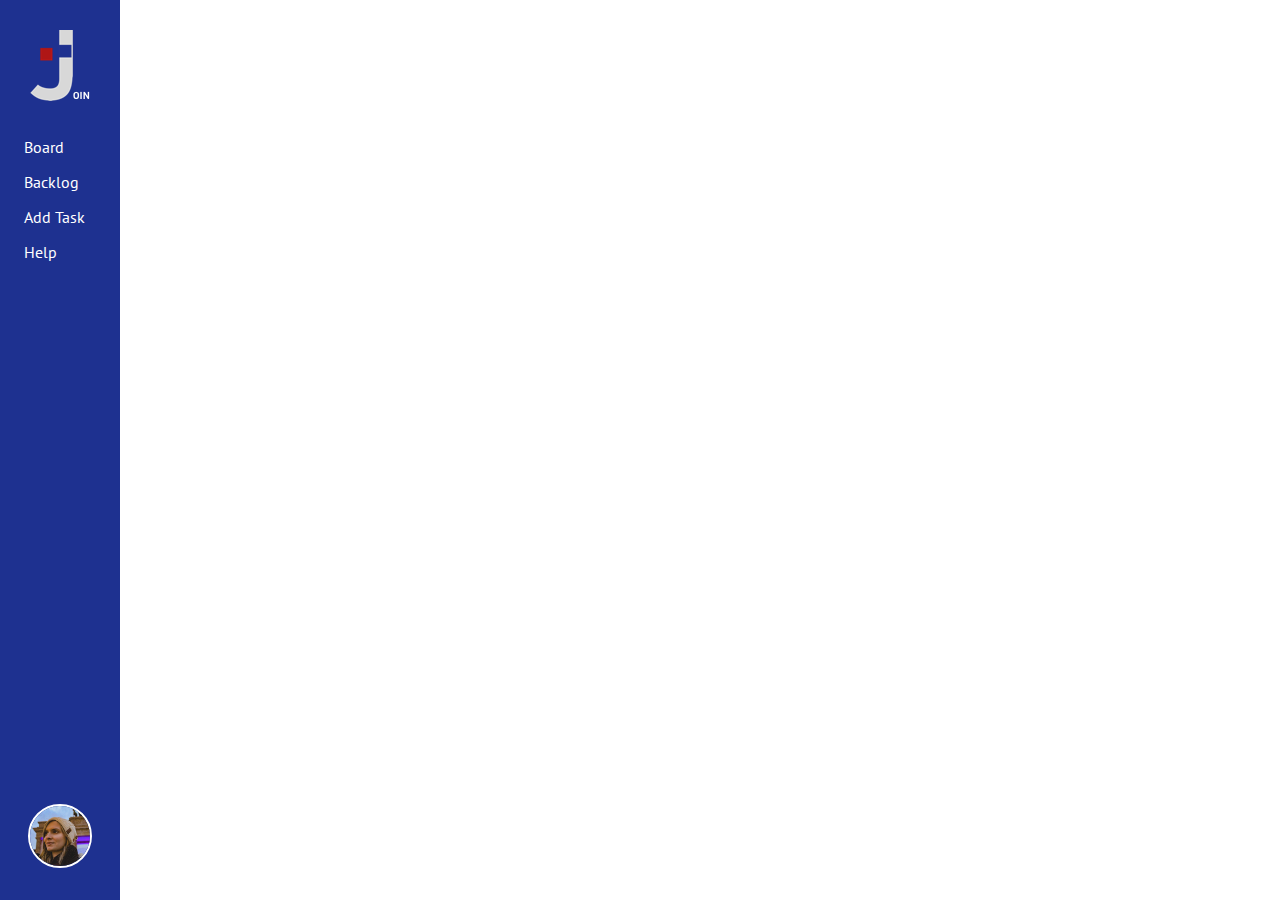
==== index.html @ 56c0f693 "Added HTML & CSS files. Added side navBar to index.html and style.css" ====
<!DOCTYPE html>
<html lang="en">

<head>
    <meta charset="UTF-8">
    <meta name="viewport" content="width=device-width, initial-scale=1.0">
    <title>Task Management App</title>
    <link rel="stylesheet" href="style.css">
    <link href="https://fonts.googleapis.com/css2?family=PT+Sans&display=swap" rel="stylesheet">
</head>

<body>
    <nav class="navBarContainer">
        <ul>
            <img src="./img/logo.png">

            <li>
                Board
            </li>
            <li>
                Backlog
            </li>
            <li>
                Add Task
            </li>
            <li>
                Help
            </li>

        </ul>

        <div>
            <!-- In a real application, the user should log-in the app, and this should be the pic of her/his avatar -->
            <img class="avatarPic" src="./img/avatar.jpg">
        </div>


    </nav>

</body>

</html>
---- style.css ----
body {
    margin: 0px;
}

.navBarContainer {
    display: flex;
    flex-direction: column;
    background-color: rgb(30, 49, 144);
    position: fixed;
    top: 0px;
    bottom: 0px;
    font-family: 'PT Sans', sans-serif;
}

ul {
    list-style-type: none;
    margin: 0px;
    padding: 0px;
    height: 100%;
}

.navBarContainer img {
    padding: 30px;
}

.navBarContainer li {
    line-height: 25px;
    margin-bottom: 10px;
    padding-left: 20px;
    border-left: 4px solid transparent;
    color: white;
}

.navBarContainer:last-child {
    margin-top: auto;
}

.navBarContainer li:hover {
    border-left: 4px solid white;
}

.avatarPic {
    width: 60px;
    height: 60px;
    border-radius: 50%;
    border: 2px solid white;
    padding: 0px !important;
    margin: 28px;
}
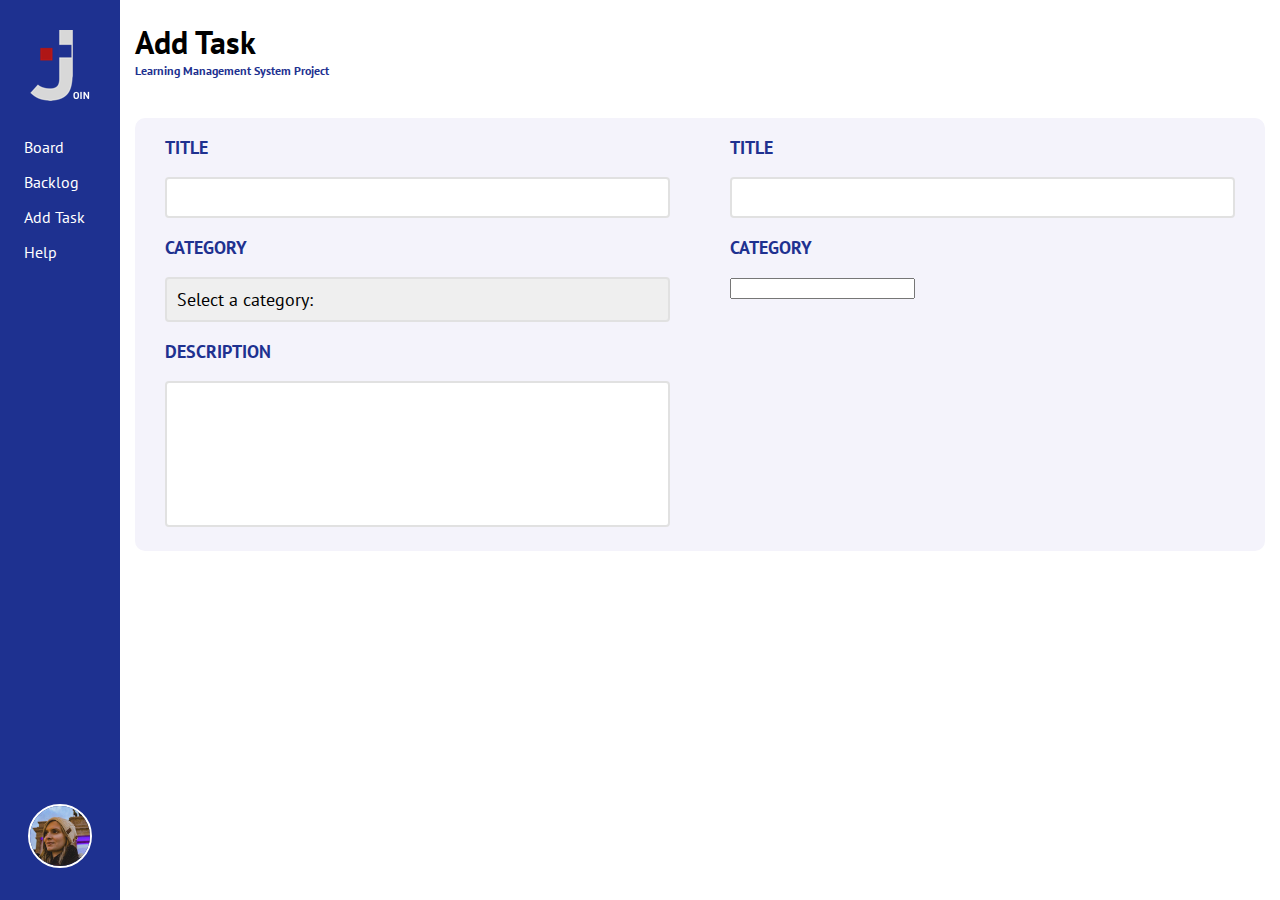
==== commit 27ca365b: "Added first column at Add-Task Tab" ====
--- a/index.html
+++ b/index.html
@@ -10,32 +10,90 @@
 </head>
 
 <body>
-    <nav class="navBarContainer">
-        <ul>
-            <img src="./img/logo.png">
+    <section class="navBarContainer" id="navBarContainer">
 
-            <li>
-                Board
-            </li>
-            <li>
-                Backlog
-            </li>
-            <li>
-                Add Task
-            </li>
-            <li>
-                Help
-            </li>
+        <nav class="navBar" id="navBar">
 
-        </ul>
+            <ul>
+                <img src="./img/logo.png">
+                <li>
+                    Board
+                </li>
+                <li>
+                    Backlog
+                </li>
+                <li>
+                    Add Task
+                </li>
+                <li>
+                    Help
+                </li>
+            </ul>
 
-        <div>
-            <!-- In a real application, the user should log-in the app, and this should be the pic of her/his avatar -->
-            <img class="avatarPic" src="./img/avatar.jpg">
+            <div>
+                <!-- In a real application, the user should log-in the app, and this should be the pic of her/his avatar -->
+                <img class="avatarPic" id="avatarPic" src="./img/avatar.jpg">
+            </div>
+
+        </nav>
+
+    </section>
+
+    <section class="addTaskPage" id="addTaskPage">
+
+        <head>
+            <h1 class="addTaskHead" id="addTaskHead">Add Task</h1>
+            <h2>Learning Management System Project</h2>
+        </head>
+
+        <div class="taskCreatorContainer" id="taskCreatorContainer">
+            <div class="taskCreator" id="taskCreator">
+                <div class="taskCreatorColumn" id="taskCreatorColumn">
+                    <div>
+                        <p class="parametersName" id="parametersName">
+                            Title
+                        </p>
+                        <input type="text" class="titleInput" id="titleInput">
+                    </div>
+                    <div>
+                        <p class="parametersName" id="parametersName">
+                            Category
+                        </p>
+                        <select class="categorySelector" id="categorySelector">
+                            <option> Select a category: </option>
+                            <option> Management </option>
+                            <option> Daily Report </option>
+                            <option> Trainning </option>
+                        </select>
+                    </div>
+                    <div>
+                        <p class="parametersName" id="parametersName">
+                            Description
+                        </p>
+                        <textarea type="text" class="taskDescription" maxlength="165"></textarea>
+                    </div>
+                </div>
+
+                <!-- temporarily -->
+                <div class="taskCreatorColumn">
+                    <div>
+                        <p class="parametersName">
+                            Title
+                        </p>
+                        <input type="text" class="titleInput">
+                    </div>
+                    <div>
+                        <p class="parametersName">
+                            Category
+                        </p>
+                        <input>
+                    </div>
+                </div>
+
+            </div>
         </div>
 
-
-    </nav>
+    </section>
 
 </body>
 
--- a/style.css
+++ b/style.css
@@ -1,29 +1,42 @@
 body {
     margin: 0px;
+    display: flex;
 }
 
-.navBarContainer {
+.navBar {
     display: flex;
     flex-direction: column;
     background-color: rgb(30, 49, 144);
-    position: fixed;
-    top: 0px;
-    bottom: 0px;
+    height: 100vh;
+    width: 120px;
     font-family: 'PT Sans', sans-serif;
+}
+
+h1 {
+    padding-left: 15px;
+    margin-bottom: 0px;
+}
+
+h2 {
+    margin-top: 0px;
+    margin-bottom: 40px;
+    padding-left: 15px;
+    color: rgb(30, 49, 144);
+    font-size: 12px;
 }
 
 ul {
     list-style-type: none;
     margin: 0px;
     padding: 0px;
-    height: 100%;
+    height: 100vh;
 }
 
-.navBarContainer img {
+.navBar img {
     padding: 30px;
 }
 
-.navBarContainer li {
+.navBar li {
     line-height: 25px;
     margin-bottom: 10px;
     padding-left: 20px;
@@ -31,11 +44,11 @@
     color: white;
 }
 
-.navBarContainer:last-child {
+.navBar:last-child {
     margin-top: auto;
 }
 
-.navBarContainer li:hover {
+.navBar li:hover {
     border-left: 4px solid white;
 }
 
@@ -46,4 +59,84 @@
     border: 2px solid white;
     padding: 0px !important;
     margin: 28px;
+}
+
+.addTaskPage {
+    font-family: 'PT Sans', sans-serif;
+    width: 100%;
+}
+
+.taskCreatorContainer {
+    margin-right: 15px;
+    margin-left: 15px;
+    padding-bottom: 20px;
+    background-color: rgb(244, 243, 251);
+    border-radius: 10px;
+}
+
+.taskCreator {
+    display: flex;
+}
+
+.parametersName {
+    text-transform: uppercase;
+    color: rgb(30, 49, 144);
+    font-weight: bold;
+    font-size: 18px;
+}
+
+.titleInput {
+    font-family: 'PT Sans', sans-serif;
+    height: 35px;
+    width: calc(100% - 16px);
+    min-width: 154px;
+    font-size: 18px;
+    border-radius: 4px;
+    border-color: rgb(225, 225, 225);
+    border-style: solid;
+    outline: none;
+    padding-left: 10px;
+}
+
+.taskCreatorColumn {
+    padding-right: 30px;
+    padding-left: 30px;
+    padding-top: 0px;
+    padding-bottom: 0px;
+    width: 50%;
+}
+
+.categorySelector {
+    font-family: 'PT Sans', sans-serif;
+    height: 45px;
+    width: 100%;
+    font-size: 18px;
+    border-radius: 4px;
+    border-color: rgb(225, 225, 225);
+    border-style: solid;
+    outline: none;
+    border-width: 2px;
+    padding-left: 10px;
+}
+
+.taskDescription {
+    height: 130px;
+    width: calc(100% - 16px);
+}
+
+.categorySelector {
+    appearance: none;
+}
+
+.taskDescription {
+    font-family: 'PT Sans', sans-serif;
+    resize: none;
+    font-size: 18px;
+    border-radius: 4px;
+    border-color: rgb(225, 225, 225);
+    border-style: solid;
+    outline: none;
+    border-width: 2px;
+    padding-left: 10px;
+    padding-top: 10px;
 }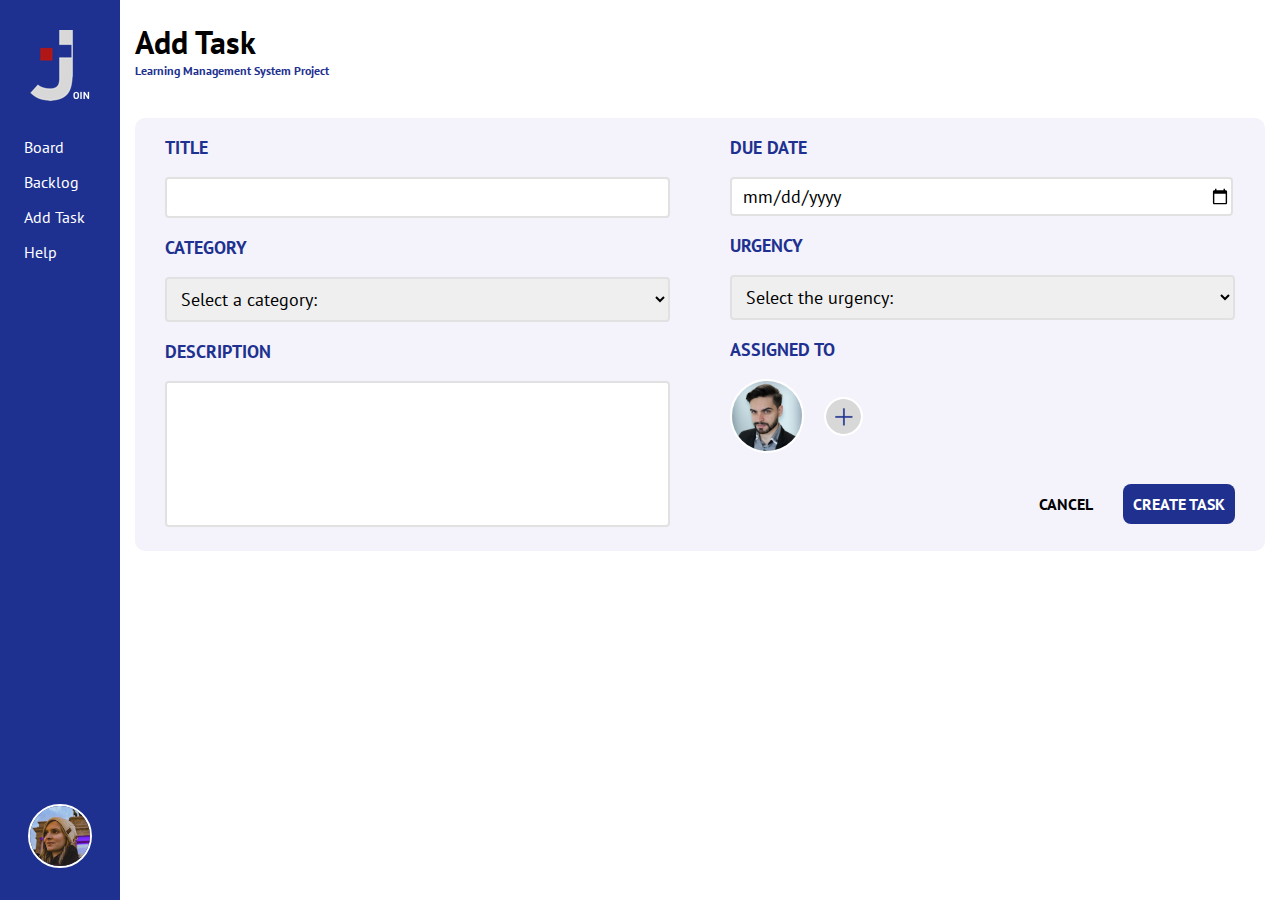
==== commit 40e35a68: "Added second column at Add-Task Tab" ====
--- a/index.html
+++ b/index.html
@@ -48,7 +48,7 @@
 
         <div class="taskCreatorContainer" id="taskCreatorContainer">
             <div class="taskCreator" id="taskCreator">
-                <div class="taskCreatorColumn" id="taskCreatorColumn">
+                <div class="taskCreatorColumn" id="taskCreatorColumn1">
                     <div>
                         <p class="parametersName" id="parametersName">
                             Title
@@ -74,19 +74,50 @@
                     </div>
                 </div>
 
-                <!-- temporarily -->
-                <div class="taskCreatorColumn">
+                <div class="taskCreatorColumn" id="taskCreatorColumn2">
                     <div>
                         <p class="parametersName">
-                            Title
+                            Due Date
                         </p>
-                        <input type="text" class="titleInput">
+                        <input type="date" class="dateInput">
                     </div>
                     <div>
                         <p class="parametersName">
-                            Category
+                            Urgency
                         </p>
-                        <input>
+                        <select class="categorySelector" id="categorySelector">
+                            <option> Select the urgency: </option>
+                            <option> Low </option>
+                            <option> Medium </option>
+                            <option> High </option>
+                        </select>
+                    </div>
+                    <div>
+                        <p class="parametersName">
+                            Assigned to
+                        </p>
+
+                        <div class="assignedToArea">
+
+                            <div class="avatarPicsArea">
+                                <div>
+                                    <img class="avatarAssigned" id="avatarPic" src="./img/avatarAtila.jpg">
+                                </div>
+                                <div>
+                                    <img class="avatarPlusBtn" id="avatarPic" src="./img/icon plus.png">
+                                </div>
+                            </div>
+
+                            <div class="btns">
+                                <div class="cancelBtn">
+                                    cancel
+                                </div>
+                                <div class="createTaskBtn">
+                                    Create Task
+                                </div>
+                            </div>
+
+                        </div>
                     </div>
                 </div>
 
--- a/style.css
+++ b/style.css
@@ -124,10 +124,6 @@
     width: calc(100% - 16px);
 }
 
-.categorySelector {
-    appearance: none;
-}
-
 .taskDescription {
     font-family: 'PT Sans', sans-serif;
     resize: none;
@@ -139,4 +135,91 @@
     border-width: 2px;
     padding-left: 10px;
     padding-top: 10px;
+}
+
+.dateInput {
+    font-family: 'PT Sans', sans-serif;
+    height: 35px;
+    width: calc(100% - 16px);
+    min-width: 154px;
+    font-size: 18px;
+    border-radius: 4px;
+    border-color: rgb(225, 225, 225);
+    border-style: solid;
+    outline: none;
+    padding-left: 10px;
+}
+
+.assignedToArea {
+    display: flex;
+    flex-direction: column;
+    justify-content: space-between;
+    height: 145px;
+}
+
+.assignedToArea img {
+    margin: 0px;
+}
+
+.btns {
+    display: flex;
+    align-items: center;
+    justify-content: flex-end;
+    width: 100%;
+}
+
+.createTaskBtn {
+    font-family: 'PT Sans', sans-serif;
+    font-weight: bold;
+    color: white;
+    background-color: rgb(32, 48, 143);
+    text-transform: uppercase;
+    padding: 10px;
+    border-radius: 8px;
+}
+
+.createTaskBtn:hover {
+    background-color: rgb(46, 69, 201);
+    cursor: pointer;
+}
+
+.cancelBtn {
+    font-family: 'PT Sans', sans-serif;
+    font-weight: bold;
+    text-transform: uppercase;
+    padding: 10px;
+    margin-right: 20px;
+}
+
+.cancelBtn:hover {
+    color: rgb(46, 69, 201);
+    cursor: pointer;
+}
+
+.avatarPlusBtn {
+    width: 35px;
+    height: 35px;
+    border-radius: 50%;
+    border: 2px solid white;
+    padding: 0px !important;
+    margin-left: 20px !important;
+}
+
+.avatarPlusBtn:hover {
+    cursor: pointer;
+}
+
+.avatarPicsArea {
+    display: flex;
+    align-items: center;
+}
+
+.avatarAssigned {
+    width: 70px;
+    height: 70px;
+    border-radius: 50%;
+    border: 2px solid white;
+    padding: 0px !important;
+    margin: 28px;
+    cursor: pointer;
 }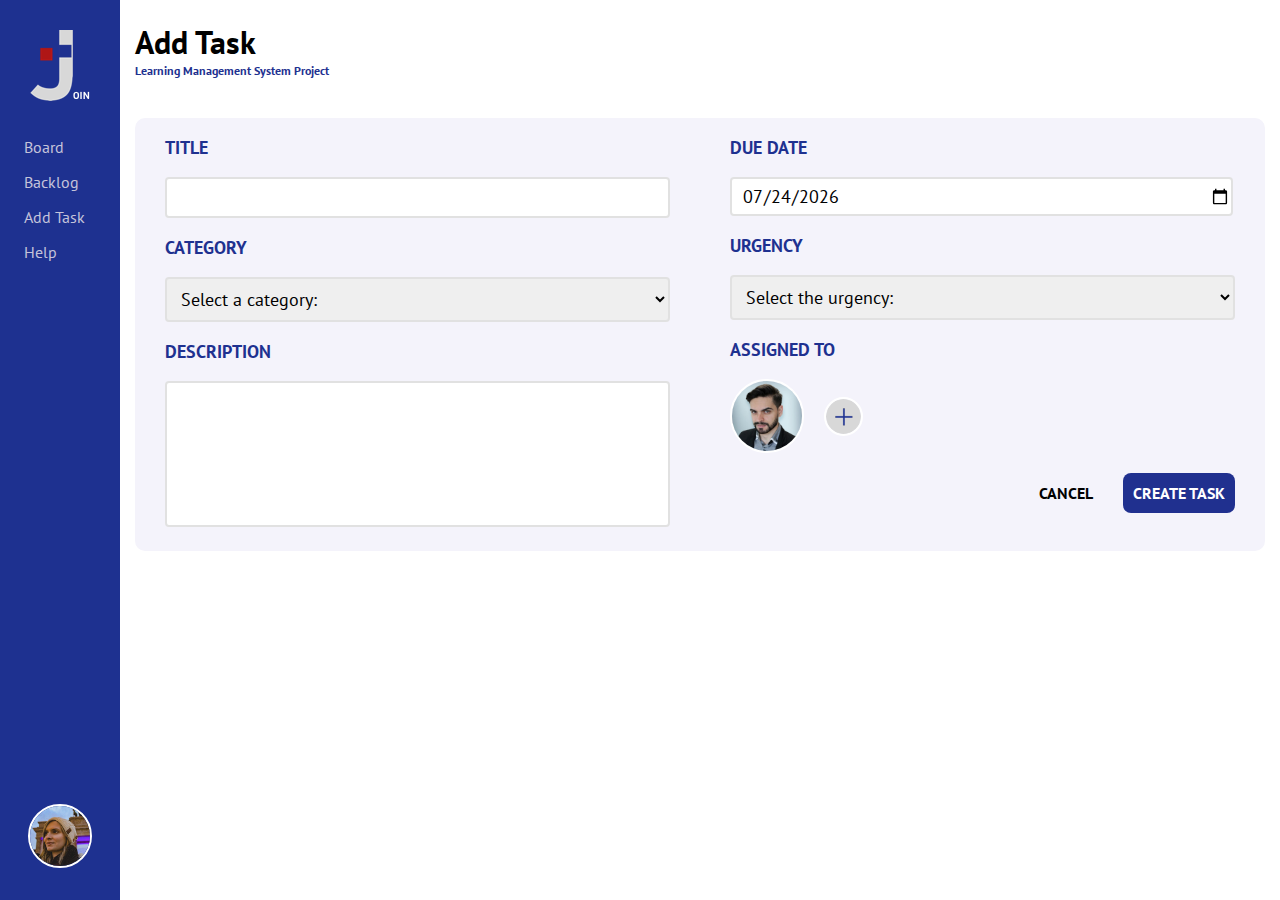
==== commit 7dede1cd: "Added script.js file - Functions to create a JSON obj were added." ====
--- a/index.html
+++ b/index.html
@@ -7,9 +7,10 @@
     <title>Task Management App</title>
     <link rel="stylesheet" href="style.css">
     <link href="https://fonts.googleapis.com/css2?family=PT+Sans&display=swap" rel="stylesheet">
+    <script src="script.js"></script>
 </head>
 
-<body>
+<body onload="setTodaysDate()">
     <section class="navBarContainer" id="navBarContainer">
 
         <nav class="navBar" id="navBar">
@@ -48,48 +49,48 @@
 
         <div class="taskCreatorContainer" id="taskCreatorContainer">
             <div class="taskCreator" id="taskCreator">
-                <div class="taskCreatorColumn" id="taskCreatorColumn1">
+                <div class="taskCreatorColumn">
                     <div>
-                        <p class="parametersName" id="parametersName">
+                        <p class="parametersName">
                             Title
                         </p>
                         <input type="text" class="titleInput" id="titleInput">
                     </div>
                     <div>
-                        <p class="parametersName" id="parametersName">
+                        <p class="parametersName">
                             Category
                         </p>
                         <select class="categorySelector" id="categorySelector">
-                            <option> Select a category: </option>
-                            <option> Management </option>
-                            <option> Daily Report </option>
-                            <option> Trainning </option>
+                            <option>Select a category:</option>
+                            <option>Management</option>
+                            <option>Daily Report</option>
+                            <option>Trainning</option>
                         </select>
                     </div>
                     <div>
-                        <p class="parametersName" id="parametersName">
+                        <p class="parametersName">
                             Description
                         </p>
-                        <textarea type="text" class="taskDescription" maxlength="165"></textarea>
+                        <textarea type="text" class="taskDescription" id="taskDescription" maxlength="165"></textarea>
                     </div>
                 </div>
 
-                <div class="taskCreatorColumn" id="taskCreatorColumn2">
+                <div class="taskCreatorColumn">
                     <div>
                         <p class="parametersName">
                             Due Date
                         </p>
-                        <input type="date" class="dateInput">
+                        <input type="date" class="dateInput" id="dateInput">
                     </div>
                     <div>
                         <p class="parametersName">
                             Urgency
                         </p>
-                        <select class="categorySelector" id="categorySelector">
-                            <option> Select the urgency: </option>
-                            <option> Low </option>
-                            <option> Medium </option>
-                            <option> High </option>
+                        <select class="categorySelector" id="urgencySelector">
+                            <option>Select the urgency:</option>
+                            <option>Low</option>
+                            <option>Medium</option>
+                            <option>High</option>
                         </select>
                     </div>
                     <div>
@@ -110,10 +111,10 @@
 
                             <div class="btns">
                                 <div class="cancelBtn">
-                                    cancel
+                                    <p>cancel</p>
                                 </div>
-                                <div class="createTaskBtn">
-                                    Create Task
+                                <div class="createTaskBtn" onclick="createTaskJSON()">
+                                    <p>Create Task</p>
                                 </div>
                             </div>
 
--- a/style.css
+++ b/style.css
@@ -41,7 +41,7 @@
     margin-bottom: 10px;
     padding-left: 20px;
     border-left: 4px solid transparent;
-    color: white;
+    color: rgb(196, 195, 218);
 }
 
 .navBar:last-child {
@@ -49,6 +49,7 @@
 }
 
 .navBar li:hover {
+    color: white;
     border-left: 4px solid white;
 }
 
@@ -176,6 +177,11 @@
     text-transform: uppercase;
     padding: 10px;
     border-radius: 8px;
+}
+
+.createTaskBtn p {
+    margin: 0px;
+    white-space: nowrap;
 }
 
 .createTaskBtn:hover {
@@ -222,4 +228,78 @@
     padding: 0px !important;
     margin: 28px;
     cursor: pointer;
+}
+
+.navBar-dashboard-selection {
+    color: white !important;
+}
+
+.dashboardContainer {
+    display: flex;
+    justify-content: space-between;
+    margin-left: 40px;
+    margin-right: 40px;
+    height: 100%;
+}
+
+.dashboardColumn {
+    margin-top: 25px;
+    border-radius: 10px;
+    margin-right: 15px;
+    margin-left: 15px;
+    padding-bottom: 20px;
+    background-color: rgb(244, 243, 251);
+    width: 25%;
+    height: 80%;
+    text-align: center;
+    display: flex;
+    flex-direction: column;
+    align-items: center;
+}
+
+.dashboardHeader {
+    text-transform: uppercase;
+    color: rgb(30, 49, 144);
+    font-weight: bold;
+    font-size: 18px;
+    margin-bottom: 36px;
+}
+
+.dashboardPage {
+    font-family: 'PT Sans', sans-serif;
+    width: 100%;
+}
+
+.allTasks {
+    border: 1px white solid;
+    border-radius: 10px;
+    text-align: left !important;
+    width: 85%;
+    height: 40px;
+    padding: 8px;
+    margin-bottom: 10px;
+    display: flex;
+    flex-direction: column;
+    justify-content: center;
+}
+
+.taskCategory {
+    text-transform: uppercase;
+    font-weight: bold;
+}
+
+.todoTasks {
+    background-color: rgb(241, 206, 206);
+}
+
+.inprogressTasks {
+    background-color: rgb(240, 215, 195);
+}
+
+.testingTasks {
+    background-color: rgb(236, 236, 212);
+}
+
+.doneTasks {
+    background-color: rgb(204, 236, 195);
 }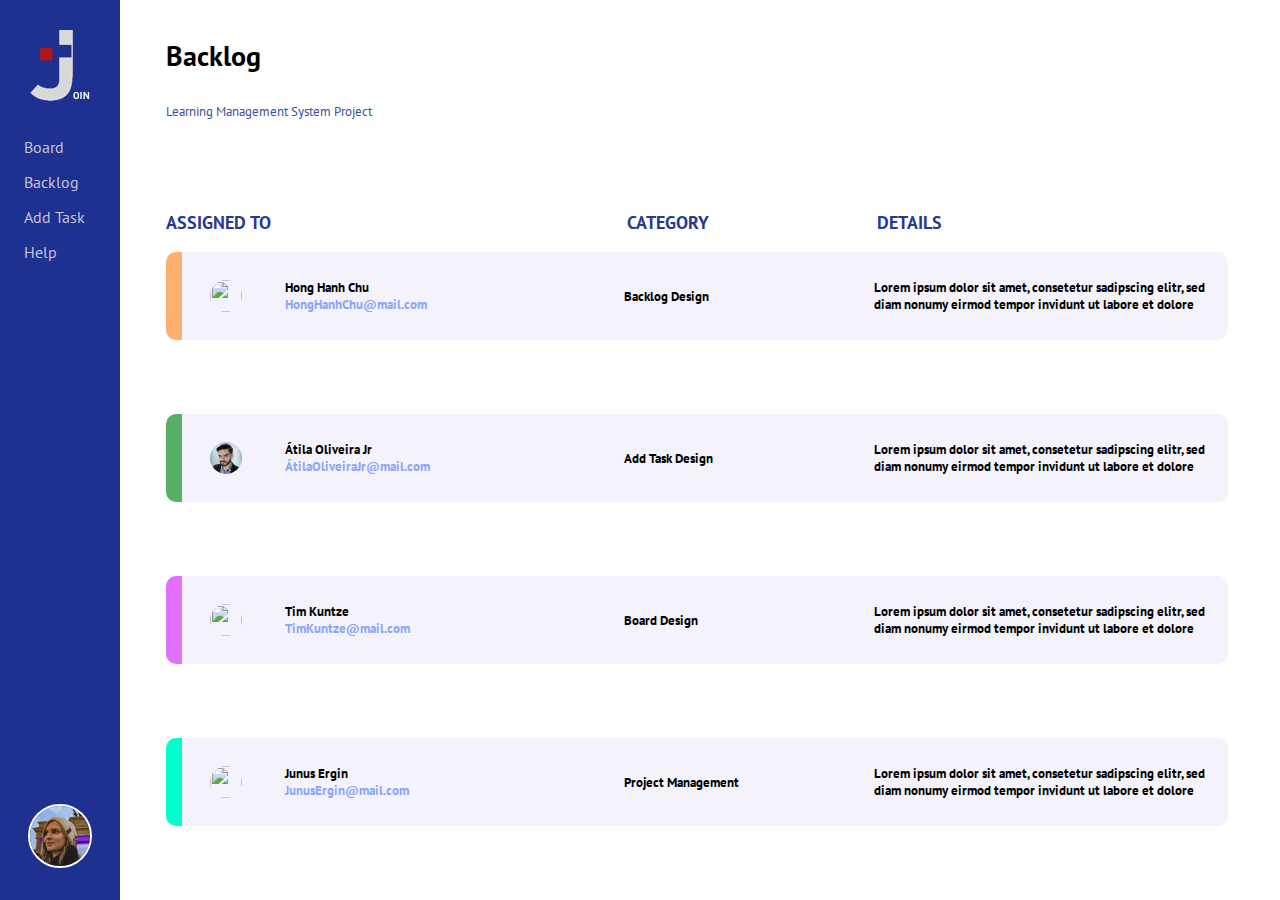
==== commit 094154ac: "Add files via upload" ====
--- a/index.html
+++ b/index.html
@@ -1,132 +1,115 @@
-<!DOCTYPE html>
-<html lang="en">
-
-<head>
-    <meta charset="UTF-8">
-    <meta name="viewport" content="width=device-width, initial-scale=1.0">
-    <title>Task Management App</title>
-    <link rel="stylesheet" href="style.css">
-    <link href="https://fonts.googleapis.com/css2?family=PT+Sans&display=swap" rel="stylesheet">
-    <script src="script.js"></script>
-</head>
-
-<body onload="setTodaysDate()">
-    <section class="navBarContainer" id="navBarContainer">
-
-        <nav class="navBar" id="navBar">
-
-            <ul>
-                <img src="./img/logo.png">
-                <li>
-                    Board
-                </li>
-                <li>
-                    Backlog
-                </li>
-                <li>
-                    Add Task
-                </li>
-                <li>
-                    Help
-                </li>
-            </ul>
-
-            <div>
-                <!-- In a real application, the user should log-in the app, and this should be the pic of her/his avatar -->
-                <img class="avatarPic" id="avatarPic" src="./img/avatar.jpg">
-            </div>
-
-        </nav>
-
-    </section>
-
-    <section class="addTaskPage" id="addTaskPage">
-
-        <head>
-            <h1 class="addTaskHead" id="addTaskHead">Add Task</h1>
-            <h2>Learning Management System Project</h2>
-        </head>
-
-        <div class="taskCreatorContainer" id="taskCreatorContainer">
-            <div class="taskCreator" id="taskCreator">
-                <div class="taskCreatorColumn">
-                    <div>
-                        <p class="parametersName">
-                            Title
-                        </p>
-                        <input type="text" class="titleInput" id="titleInput">
-                    </div>
-                    <div>
-                        <p class="parametersName">
-                            Category
-                        </p>
-                        <select class="categorySelector" id="categorySelector">
-                            <option>Select a category:</option>
-                            <option>Management</option>
-                            <option>Daily Report</option>
-                            <option>Trainning</option>
-                        </select>
-                    </div>
-                    <div>
-                        <p class="parametersName">
-                            Description
-                        </p>
-                        <textarea type="text" class="taskDescription" id="taskDescription" maxlength="165"></textarea>
-                    </div>
-                </div>
-
-                <div class="taskCreatorColumn">
-                    <div>
-                        <p class="parametersName">
-                            Due Date
-                        </p>
-                        <input type="date" class="dateInput" id="dateInput">
-                    </div>
-                    <div>
-                        <p class="parametersName">
-                            Urgency
-                        </p>
-                        <select class="categorySelector" id="urgencySelector">
-                            <option>Select the urgency:</option>
-                            <option>Low</option>
-                            <option>Medium</option>
-                            <option>High</option>
-                        </select>
-                    </div>
-                    <div>
-                        <p class="parametersName">
-                            Assigned to
-                        </p>
-
-                        <div class="assignedToArea">
-
-                            <div class="avatarPicsArea">
-                                <div>
-                                    <img class="avatarAssigned" id="avatarPic" src="./img/avatarAtila.jpg">
-                                </div>
-                                <div>
-                                    <img class="avatarPlusBtn" id="avatarPic" src="./img/icon plus.png">
-                                </div>
-                            </div>
-
-                            <div class="btns">
-                                <div class="cancelBtn">
-                                    <p>cancel</p>
-                                </div>
-                                <div class="createTaskBtn" onclick="createTaskJSON()">
-                                    <p>Create Task</p>
-                                </div>
-                            </div>
-
-                        </div>
-                    </div>
-                </div>
-
-            </div>
-        </div>
-
-    </section>
-
-</body>
-
+<!DOCTYPE html>
+<html lang="en">
+
+<head>
+    <meta charset="UTF-8">
+    <meta name="viewport" content="width=device-width, initial-scale=1.0">
+    <title>Task Management App</title>
+    <link rel="stylesheet" href="style.css">
+    <link href="https://fonts.googleapis.com/css2?family=PT+Sans&display=swap" rel="stylesheet">
+    <script src="task.js"></script>
+</head>
+
+<body onload="setTodaysDate()">
+    <section class="navBarContainer" id="navBarContainer">
+
+        <nav class="navBar" id="navBar">
+
+            <ul>
+                <img src="./img/logo.png">
+                <li>
+                    Board
+                </li>
+                <li>
+                    Backlog
+                </li>
+                <li>
+                    Add Task
+                </li>
+                <li>
+                    Help
+                </li>
+            </ul>
+
+            <div>
+                <!-- In a real application, the user should log-in the app, and this should be the pic of her/his avatar -->
+                <img class="avatarPic" id="avatarPic" src="./img/avatar.jpg">
+            </div>
+
+        </nav>
+
+    </section>
+    <section class="backlog-container">
+
+        <div class="backlog-headline">
+
+            <b>
+                <p style="font-size: 28px; font-weight: bolder;"> Backlog </p>
+            </b>
+
+            <p style="font-size: 13px; position: absolute; top: 9vh; color: rgb(64, 80, 161);"> Learning Management
+                System Project </p>
+        </div>
+
+        <div class="backlog-assign">
+
+            <div> ASSIGNED TO </div>
+            <div class="category"> CATEGORY </div>
+            <div class="details"> DETAILS </div>
+
+        </div>
+
+        <div class="assign-container">
+
+            <div class="assign-task-1">
+
+                <img class="assign-picture" src="img/Hong-Hanh.png">
+
+                <div class="column"> Hong Hanh Chu <a href="mailto:HongHanhChu@mail.com"> HongHanhChu@mail.com </a> </div>
+                <div style="position: absolute; left: 34.5vw; font-size: 13px; font-weight: bolder;"> Backlog Design
+                </div>
+                <div style="position: absolute; left: 54vw; font-size: 13px; font-weight: bolder;"> Lorem ipsum dolor sit amet, consetetur sadipscing elitr, sed diam nonumy eirmod tempor invidunt ut labore et dolore </div>
+            </div>
+
+            <div class="assign-task-2 border-green">
+
+                <img class="assign-picture" src="img/avatarAtila.jpg">
+
+                <div class="column"> Átila Oliveira Jr <a href="ÁtilaOliveiraJr@mail.com"> ÁtilaOliveiraJr@mail.com </a>
+                </div>
+                <div style="position: absolute; left: 34.5vw; font-size: 13px; font-weight: bolder;"> Add Task Design
+                </div>
+                <div style="position: absolute; left: 54vw; font-size: 13px; font-weight: bolder;"> Lorem ipsum dolor sit amet, consetetur sadipscing elitr, sed diam nonumy eirmod tempor invidunt ut labore et dolore </div>
+            </div>
+
+
+            <div class="assign-task-3 border-violet">
+
+                <img class="assign-picture" src="img/TimKuntze.jpg">
+
+                <div class="column"> Tim Kuntze <a href="TimKuntze@mail.com"> TimKuntze@mail.com </a> </div>
+                <div style="position: absolute; left: 34.5vw; font-size: 13px; font-weight: bolder;"> Board Design
+                </div>
+                <div style="position: absolute; left: 54vw; font-size: 13px; font-weight: bolder;"> Lorem ipsum dolor sit amet, consetetur sadipscing elitr, sed diam nonumy eirmod tempor invidunt ut labore et dolore </div>
+            </div>
+
+            <div class="assign-task-4 border-turquoise">
+
+                <img class="assign-picture" src="img/JunusErgin.jpg">
+
+                <div class="column"> Junus Ergin <a href="JunusErgin@mail.com"> JunusErgin@mail.com </a> </div>
+                <div style="position: absolute; left: 34.5vw; font-size: 13px; font-weight: bolder;"> Project Management
+                </div>
+                <div style="position: absolute; left: 54vw; font-size: 13px; font-weight: bolder;"> Lorem ipsum dolor sit amet, consetetur sadipscing elitr, sed diam nonumy eirmod tempor invidunt ut labore et dolore </div>
+            </div>
+        </div>
+
+
+
+    </section>
+
+
+
+</body>
+
 </html>--- a/style.css
+++ b/style.css
@@ -1,305 +1,192 @@
-body {
-    margin: 0px;
-    display: flex;
-}
-
-.navBar {
-    display: flex;
-    flex-direction: column;
-    background-color: rgb(30, 49, 144);
-    height: 100vh;
-    width: 120px;
-    font-family: 'PT Sans', sans-serif;
-}
-
-h1 {
-    padding-left: 15px;
-    margin-bottom: 0px;
-}
-
-h2 {
-    margin-top: 0px;
-    margin-bottom: 40px;
-    padding-left: 15px;
-    color: rgb(30, 49, 144);
-    font-size: 12px;
-}
-
-ul {
-    list-style-type: none;
-    margin: 0px;
-    padding: 0px;
-    height: 100vh;
-}
-
-.navBar img {
-    padding: 30px;
-}
-
-.navBar li {
-    line-height: 25px;
-    margin-bottom: 10px;
-    padding-left: 20px;
-    border-left: 4px solid transparent;
-    color: rgb(196, 195, 218);
-}
-
-.navBar:last-child {
-    margin-top: auto;
-}
-
-.navBar li:hover {
-    color: white;
-    border-left: 4px solid white;
-}
-
-.avatarPic {
-    width: 60px;
-    height: 60px;
-    border-radius: 50%;
-    border: 2px solid white;
-    padding: 0px !important;
-    margin: 28px;
-}
-
-.addTaskPage {
-    font-family: 'PT Sans', sans-serif;
-    width: 100%;
-}
-
-.taskCreatorContainer {
-    margin-right: 15px;
-    margin-left: 15px;
-    padding-bottom: 20px;
-    background-color: rgb(244, 243, 251);
-    border-radius: 10px;
-}
-
-.taskCreator {
-    display: flex;
-}
-
-.parametersName {
-    text-transform: uppercase;
-    color: rgb(30, 49, 144);
-    font-weight: bold;
-    font-size: 18px;
-}
-
-.titleInput {
-    font-family: 'PT Sans', sans-serif;
-    height: 35px;
-    width: calc(100% - 16px);
-    min-width: 154px;
-    font-size: 18px;
-    border-radius: 4px;
-    border-color: rgb(225, 225, 225);
-    border-style: solid;
-    outline: none;
-    padding-left: 10px;
-}
-
-.taskCreatorColumn {
-    padding-right: 30px;
-    padding-left: 30px;
-    padding-top: 0px;
-    padding-bottom: 0px;
-    width: 50%;
-}
-
-.categorySelector {
-    font-family: 'PT Sans', sans-serif;
-    height: 45px;
-    width: 100%;
-    font-size: 18px;
-    border-radius: 4px;
-    border-color: rgb(225, 225, 225);
-    border-style: solid;
-    outline: none;
-    border-width: 2px;
-    padding-left: 10px;
-}
-
-.taskDescription {
-    height: 130px;
-    width: calc(100% - 16px);
-}
-
-.taskDescription {
-    font-family: 'PT Sans', sans-serif;
-    resize: none;
-    font-size: 18px;
-    border-radius: 4px;
-    border-color: rgb(225, 225, 225);
-    border-style: solid;
-    outline: none;
-    border-width: 2px;
-    padding-left: 10px;
-    padding-top: 10px;
-}
-
-.dateInput {
-    font-family: 'PT Sans', sans-serif;
-    height: 35px;
-    width: calc(100% - 16px);
-    min-width: 154px;
-    font-size: 18px;
-    border-radius: 4px;
-    border-color: rgb(225, 225, 225);
-    border-style: solid;
-    outline: none;
-    padding-left: 10px;
-}
-
-.assignedToArea {
-    display: flex;
-    flex-direction: column;
-    justify-content: space-between;
-    height: 145px;
-}
-
-.assignedToArea img {
-    margin: 0px;
-}
-
-.btns {
-    display: flex;
-    align-items: center;
-    justify-content: flex-end;
-    width: 100%;
-}
-
-.createTaskBtn {
-    font-family: 'PT Sans', sans-serif;
-    font-weight: bold;
-    color: white;
-    background-color: rgb(32, 48, 143);
-    text-transform: uppercase;
-    padding: 10px;
-    border-radius: 8px;
-}
-
-.createTaskBtn p {
-    margin: 0px;
-    white-space: nowrap;
-}
-
-.createTaskBtn:hover {
-    background-color: rgb(46, 69, 201);
-    cursor: pointer;
-}
-
-.cancelBtn {
-    font-family: 'PT Sans', sans-serif;
-    font-weight: bold;
-    text-transform: uppercase;
-    padding: 10px;
-    margin-right: 20px;
-}
-
-.cancelBtn:hover {
-    color: rgb(46, 69, 201);
-    cursor: pointer;
-}
-
-.avatarPlusBtn {
-    width: 35px;
-    height: 35px;
-    border-radius: 50%;
-    border: 2px solid white;
-    padding: 0px !important;
-    margin-left: 20px !important;
-}
-
-.avatarPlusBtn:hover {
-    cursor: pointer;
-}
-
-.avatarPicsArea {
-    display: flex;
-    align-items: center;
-}
-
-.avatarAssigned {
-    width: 70px;
-    height: 70px;
-    border-radius: 50%;
-    border: 2px solid white;
-    padding: 0px !important;
-    margin: 28px;
-    cursor: pointer;
-}
-
-.navBar-dashboard-selection {
-    color: white !important;
-}
-
-.dashboardContainer {
-    display: flex;
-    justify-content: space-between;
-    margin-left: 40px;
-    margin-right: 40px;
-    height: 100%;
-}
-
-.dashboardColumn {
-    margin-top: 25px;
-    border-radius: 10px;
-    margin-right: 15px;
-    margin-left: 15px;
-    padding-bottom: 20px;
-    background-color: rgb(244, 243, 251);
-    width: 25%;
-    height: 80%;
-    text-align: center;
-    display: flex;
-    flex-direction: column;
-    align-items: center;
-}
-
-.dashboardHeader {
-    text-transform: uppercase;
-    color: rgb(30, 49, 144);
-    font-weight: bold;
-    font-size: 18px;
-    margin-bottom: 36px;
-}
-
-.dashboardPage {
-    font-family: 'PT Sans', sans-serif;
-    width: 100%;
-}
-
-.allTasks {
-    border: 1px white solid;
-    border-radius: 10px;
-    text-align: left !important;
-    width: 85%;
-    height: 40px;
-    padding: 8px;
-    margin-bottom: 10px;
-    display: flex;
-    flex-direction: column;
-    justify-content: center;
-}
-
-.taskCategory {
-    text-transform: uppercase;
-    font-weight: bold;
-}
-
-.todoTasks {
-    background-color: rgb(241, 206, 206);
-}
-
-.inprogressTasks {
-    background-color: rgb(240, 215, 195);
-}
-
-.testingTasks {
-    background-color: rgb(236, 236, 212);
-}
-
-.doneTasks {
-    background-color: rgb(204, 236, 195);
-}+body {
+    margin: 0px;
+    display: flex;
+    font-family: 'PT Sans', sans-serif;
+}
+
+.navBar {
+    display: flex;
+    flex-direction: column;
+    background-color: rgb(30, 49, 144);
+    height: 100vh;
+    width: 120px;
+    font-family: 'PT Sans', sans-serif;
+}
+
+h1 {
+    padding-left: 15px;
+    margin-bottom: 0px;
+}
+
+h2 {
+    margin-top: 0px;
+    margin-bottom: 40px;
+    padding-left: 15px;
+    color: rgb(30, 49, 144);
+    font-size: 12px;
+}
+
+ul {
+    list-style-type: none;
+    margin: 0px;
+    padding: 0px;
+    height: 100vh;
+}
+
+.navBar img {
+    padding: 30px;
+}
+
+.navBar li {
+    line-height: 25px;
+    margin-bottom: 10px;
+    padding-left: 20px;
+    border-left: 4px solid transparent;
+    color: rgb(196, 195, 218);
+}
+
+.navBar:last-child {
+    margin-top: auto;
+}
+
+.navBar li:hover {
+    color: white;
+    border-left: 4px solid white;
+}
+
+.avatarPic {
+    width: 60px;
+    height: 60px;
+    border-radius: 50%;
+    border: 2px solid white;
+    padding: 0px !important;
+    margin: 28px;
+}
+
+.backlog-container {
+    display: flex;
+    flex-direction: column;
+    padding: 8px;
+}
+
+.backlog-headline {
+    position: absolute;
+    top: 1vh;
+    right: 0;
+    left: 13vw;
+    display: flex;
+    flex-direction: column;
+}
+
+.backlog-assign {
+    position: absolute;
+    bottom: 74vh;
+    left: 13vw;
+    display: flex;
+    justify-content: space-between;
+    font-size: 18px;
+    font-weight: bolder;
+    color: rgb(39, 57, 148);
+}
+
+.assign-container {
+    position: absolute;
+    left: 13vw;
+    bottom: 92vh;
+}
+
+.assign-task-1 {
+    position: absolute;
+    top: 20vh;
+    display: flex;
+    align-items: center;
+    justify-content: space-between;
+    background-color: rgb(244, 243, 251);
+    padding: 28px;
+    padding-right: 77vw;
+    border-radius: 10px;
+    border-left: 16px solid rgb(254, 176, 112);
+}
+
+.assign-task-2 {
+    position: absolute;
+    top: 38vh;
+    display: flex;
+    align-items: center;
+    justify-content: space-between;
+    background-color: rgb(244, 243, 251);
+    padding: 28px;
+    padding-right: 77vw;
+    border-radius: 10px;
+    border-left: 16px solid rgb(254, 176, 112);
+}
+
+.assign-task-3 {
+    position: absolute;
+    top: 56vh;
+    display: flex;
+    align-items: center;
+    justify-content: space-between;
+    background-color: rgb(244, 243, 251);
+    padding: 28px;
+    padding-right: 77vw;
+    border-radius: 10px;
+}
+.assign-task-4 {
+    position: absolute;
+    top: 74vh;
+    display: flex;
+    align-items: center;
+    justify-content: space-between;
+    background-color: rgb(244, 243, 251);
+    padding: 28px;
+    padding-right: 77vw;
+    border-radius: 10px;
+}
+
+.border-green {
+    border-left: 16px solid rgb(87, 175, 104);
+}
+
+.border-violet {
+    border-left: 16px solid rgb(226, 112, 255);
+}
+
+.border-turquoise {
+    border-left: 16px solid rgb(0, 255, 204); 
+}
+
+.assign-picture {
+    width: 32px;
+    height: 32px;
+    object-fit: cover;
+    border-radius: 100%;
+}
+
+.column {
+    position: absolute;
+    left: 8vw;
+    display: flex;
+    flex-direction: column;
+    font-size: 13px;
+    font-weight: bold;
+}
+
+.column a {
+    color: rgb(141, 165, 251);
+    text-decoration: none;
+}
+
+.column a:hover {
+    text-decoration: underline;
+}
+
+.category {
+    position: absolute;
+    left: 36vw;
+}
+
+.details {
+    position: absolute;
+    left: 55.5vw;
+}
